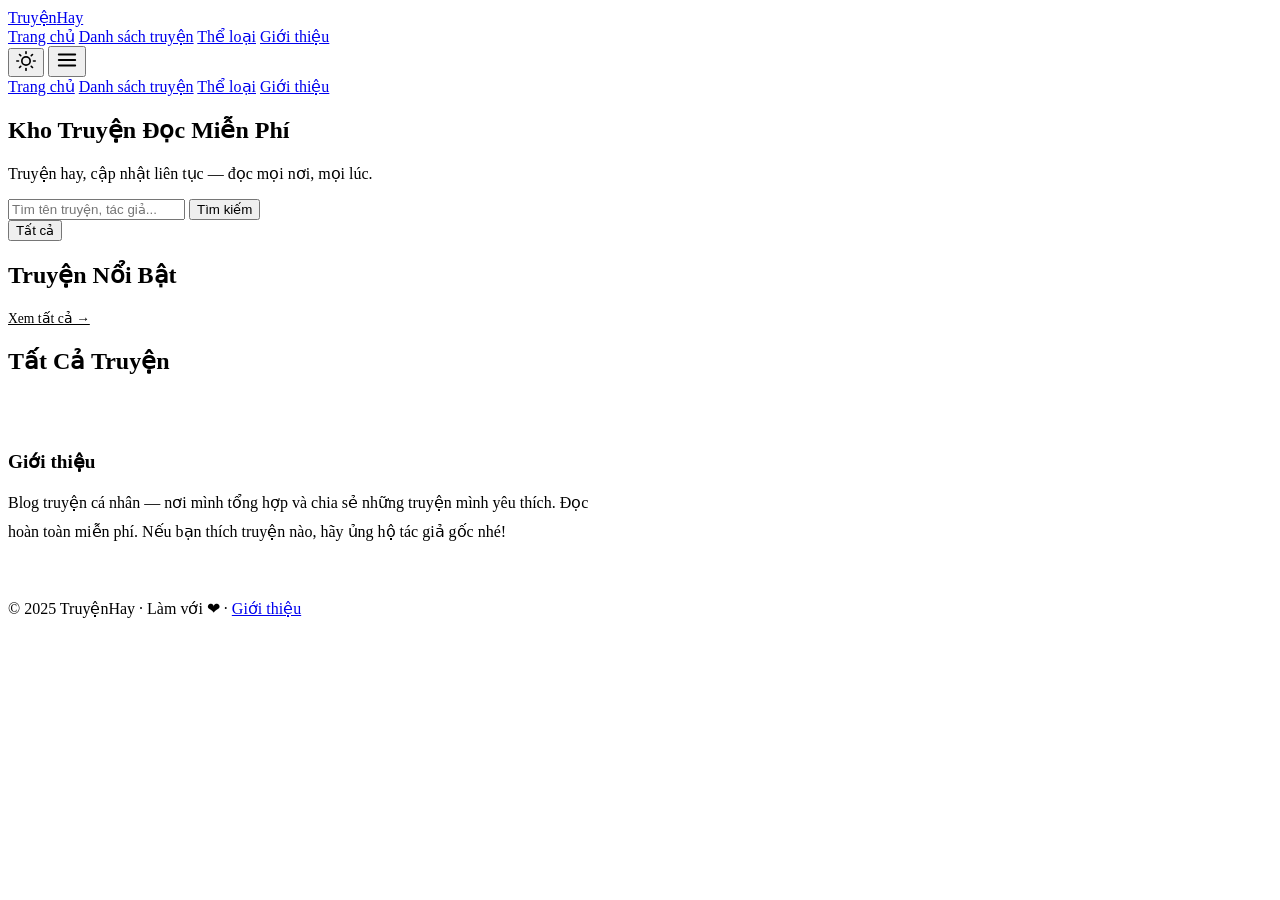
==== index.html @ 74900ea6 "Add files via upload" ====
<!DOCTYPE html>
<html lang="vi">
<head>
  <meta charset="UTF-8" />
  <meta name="viewport" content="width=device-width, initial-scale=1.0" />
  <title>Truyện Hay — Kho Truyện Đọc Miễn Phí</title>
  <meta name="description" content="Blog truyện cá nhân — Tổng hợp truyện hay, cập nhật mới nhất. Đọc truyện kinh dị, ngôn tình, huyền huyễn miễn phí." />

  <!-- Fonts -->
  <link rel="preconnect" href="https://fonts.googleapis.com" />
  <link href="https://fonts.googleapis.com/css2?family=Inter:wght@400;500;600&family=Merriweather:ital,wght@0,400;0,700;1,400&display=swap" rel="stylesheet" />
  <link rel="stylesheet" href="css/style.css" />
</head>
<body>

<!-- ===== HEADER ===== -->
<header>
  <div class="header-inner">
    <a href="index.html" class="logo">Truyện<span>Hay</span></a>

    <nav>
      <a href="index.html" class="active">Trang chủ</a>
      <a href="index.html#stories">Danh sách truyện</a>
      <a href="index.html#genres">Thể loại</a>
      <a href="#about">Giới thiệu</a>
    </nav>

    <div class="header-actions">
      <button class="btn-icon" id="themeToggle" title="Chuyển giao diện tối/sáng" aria-label="Toggle dark mode">
        <!-- icon thay đổi bằng JS -->
        <svg id="iconSun" xmlns="http://www.w3.org/2000/svg" width="20" height="20" viewBox="0 0 24 24"
          fill="none" stroke="currentColor" stroke-width="2" stroke-linecap="round" stroke-linejoin="round">
          <circle cx="12" cy="12" r="5"/>
          <line x1="12" y1="1" x2="12" y2="3"/>
          <line x1="12" y1="21" x2="12" y2="23"/>
          <line x1="4.22" y1="4.22" x2="5.64" y2="5.64"/>
          <line x1="18.36" y1="18.36" x2="19.78" y2="19.78"/>
          <line x1="1" y1="12" x2="3" y2="12"/>
          <line x1="21" y1="12" x2="23" y2="12"/>
          <line x1="4.22" y1="19.78" x2="5.64" y2="18.36"/>
          <line x1="18.36" y1="5.64" x2="19.78" y2="4.22"/>
        </svg>
        <svg id="iconMoon" xmlns="http://www.w3.org/2000/svg" width="20" height="20" viewBox="0 0 24 24"
          fill="none" stroke="currentColor" stroke-width="2" stroke-linecap="round" stroke-linejoin="round"
          style="display:none">
          <path d="M21 12.79A9 9 0 1 1 11.21 3 7 7 0 0 0 21 12.79z"/>
        </svg>
      </button>
      <button class="hamburger" id="hamburger" aria-label="Mở menu">
        <svg xmlns="http://www.w3.org/2000/svg" width="22" height="22" viewBox="0 0 24 24"
          fill="none" stroke="currentColor" stroke-width="2" stroke-linecap="round" stroke-linejoin="round">
          <line x1="3" y1="12" x2="21" y2="12"/>
          <line x1="3" y1="6"  x2="21" y2="6"/>
          <line x1="3" y1="18" x2="21" y2="18"/>
        </svg>
      </button>
    </div>
  </div>

  <!-- Mobile Menu -->
  <div class="mobile-menu" id="mobileMenu">
    <a href="index.html">Trang chủ</a>
    <a href="index.html#stories">Danh sách truyện</a>
    <a href="index.html#genres">Thể loại</a>
    <a href="#about">Giới thiệu</a>
  </div>
</header>

<!-- ===== MAIN ===== -->
<main>
  <div class="container">

    <!-- Hero + Search -->
    <section class="hero">
      <h1>Kho Truyện Đọc Miễn Phí</h1>
      <p>Truyện hay, cập nhật liên tục — đọc mọi nơi, mọi lúc.</p>
      <div class="search-bar">
        <input type="text" id="searchInput" placeholder="Tìm tên truyện, tác giả..." autocomplete="off" />
        <button class="btn" id="searchBtn">Tìm kiếm</button>
      </div>
    </section>

    <!-- Genre Filter -->
    <section id="genres">
      <div class="genre-filter" id="genreFilter">
        <button class="genre-tag active" data-genre="all">Tất cả</button>
        <!-- Các thể loại được render bằng JS -->
      </div>
    </section>

    <!-- Featured Stories -->
    <section id="featured" class="mb-32">
      <div class="section-header">
        <h2>Truyện Nổi Bật</h2>
        <a href="#stories" style="font-size:0.85rem; color:var(--text-muted)">Xem tất cả →</a>
      </div>
      <div class="story-grid" id="featuredGrid">
        <!-- Render bằng JS -->
      </div>
    </section>

    <!-- All Stories -->
    <section id="stories">
      <div class="section-header">
        <h2>Tất Cả Truyện</h2>
        <span id="storyCount" style="font-size:0.85rem; color:var(--text-muted)"></span>
      </div>
      <div class="story-grid" id="allStoriesGrid">
        <!-- Render bằng JS -->
      </div>
    </section>

    <!-- About -->
    <section id="about" style="padding: 40px 0 20px; border-top: 1px solid var(--border);">
      <h2 style="font-family: var(--font-body); font-size:1.2rem; margin-bottom:12px;">Giới thiệu</h2>
      <p style="color:var(--text-muted); max-width:600px; line-height:1.8;">
        Blog truyện cá nhân — nơi mình tổng hợp và chia sẻ những truyện mình yêu thích.
        Đọc hoàn toàn miễn phí. Nếu bạn thích truyện nào, hãy ủng hộ tác giả gốc nhé!
      </p>
    </section>

  </div><!-- /.container -->
</main>

<!-- ===== FOOTER ===== -->
<footer>
  <p>© 2025 TruyệnHay · Làm với ❤ · <a href="#about">Giới thiệu</a></p>
</footer>

<!-- Scripts -->
<script src="js/data.js"></script>
<script src="js/home.js"></script>
</body>
</html>
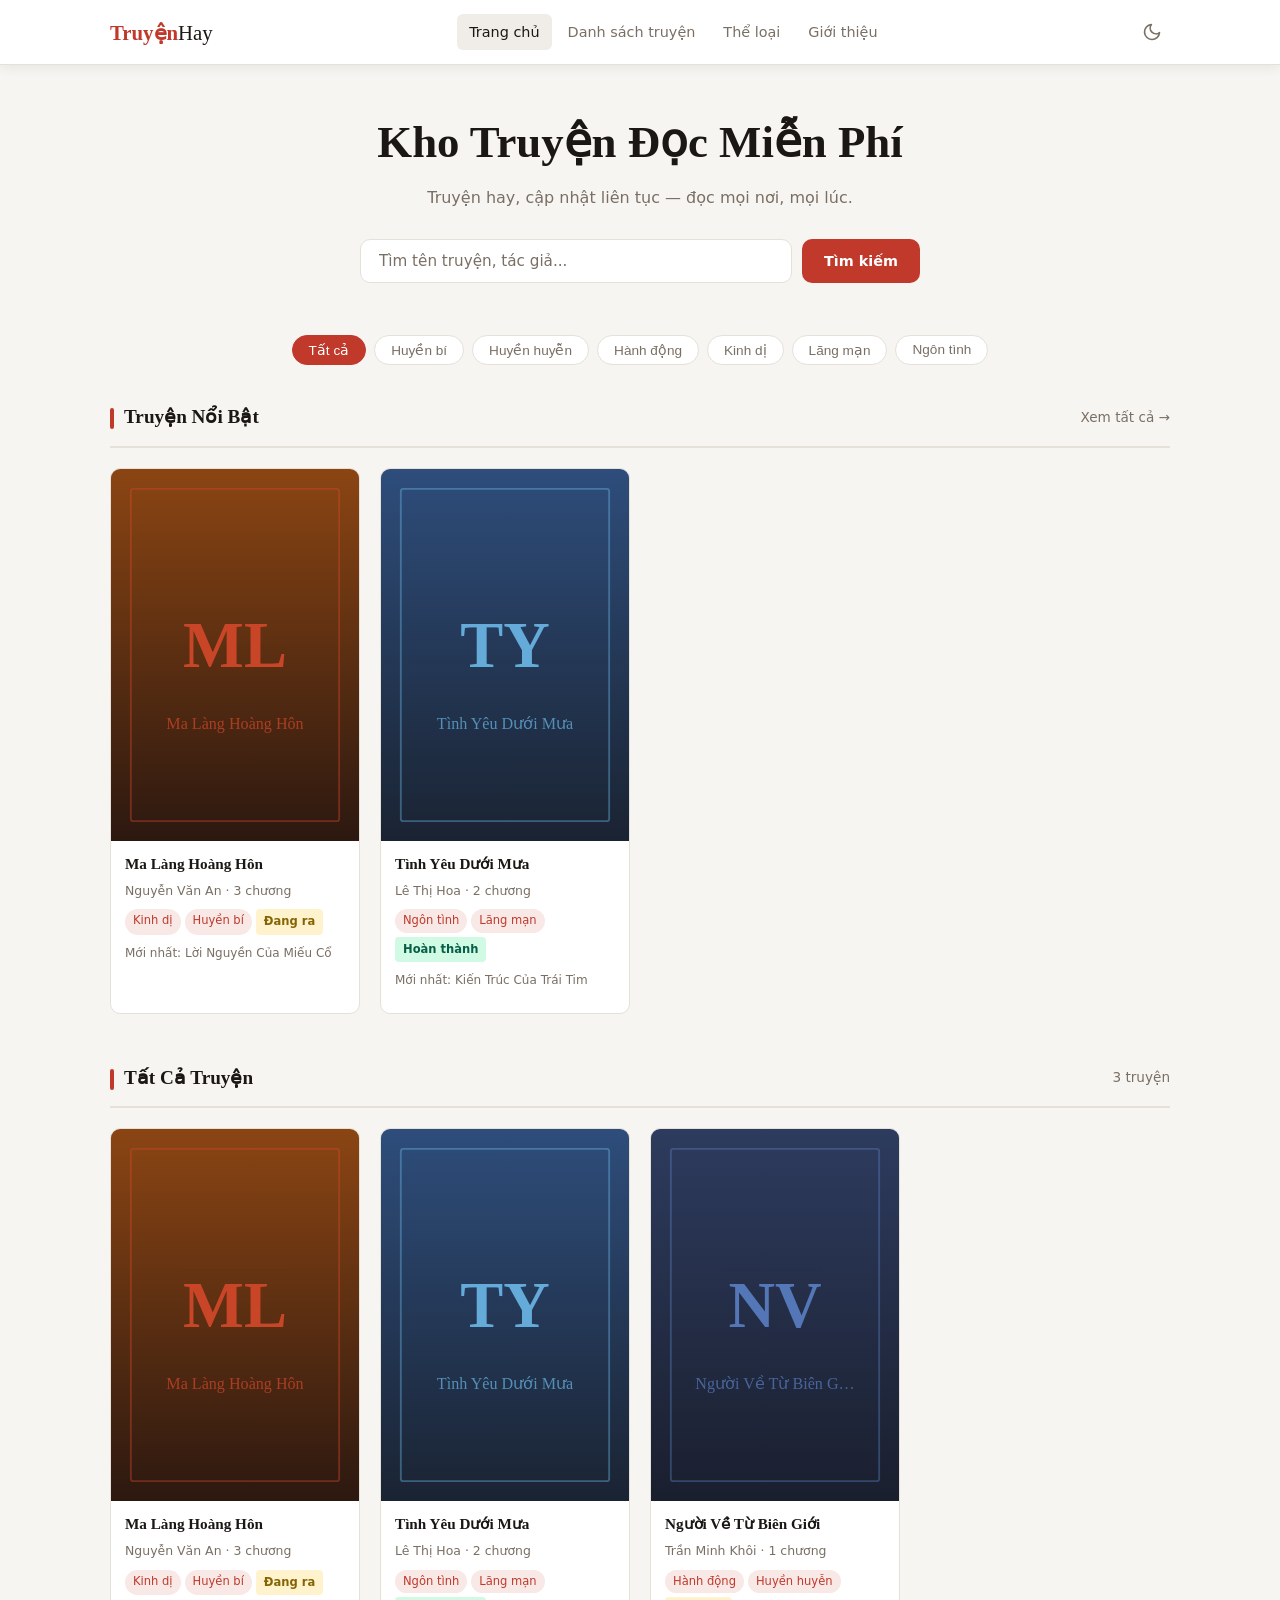
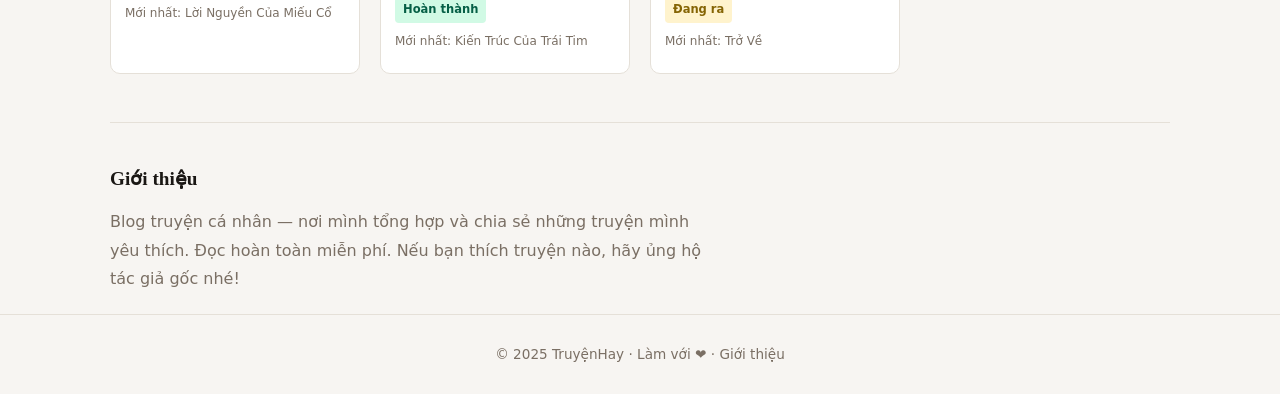
==== commit bb1b3206: "Update index.html" ====
--- a/index.html
+++ b/index.html
@@ -9,7 +9,7 @@
   <!-- Fonts -->
   <link rel="preconnect" href="https://fonts.googleapis.com" />
   <link href="https://fonts.googleapis.com/css2?family=Inter:wght@400;500;600&family=Merriweather:ital,wght@0,400;0,700;1,400&display=swap" rel="stylesheet" />
-  <link rel="stylesheet" href="css/style.css" />
+  <link rel="stylesheet" href="./style.css" />
 </head>
 <body>
 
@@ -128,7 +128,7 @@
 </footer>
 
 <!-- Scripts -->
-<script src="js/data.js"></script>
-<script src="js/home.js"></script>
+<script src="./data.js"></script>
+<script src="./home.js"></script>
 </body>
 </html>
--- a/style.css
+++ b/style.css
@@ -0,0 +1,683 @@
+/* ============================================================
+   BLOG TRUYỆN — style.css
+   Thiết kế: tối giản, dễ đọc, tập trung vào nội dung chữ
+   ============================================================ */
+
+/* ---------- 1. CSS VARIABLES (Light/Dark mode) ---------- */
+:root {
+  --bg:          #F7F5F2;
+  --bg-card:     #FFFFFF;
+  --bg-hover:    #F0EDE8;
+  --border:      #E5E0D8;
+  --text:        #1A1714;
+  --text-muted:  #7A6F64;
+  --accent:      #C0392B;
+  --accent-soft: #F8E8E6;
+  --link:        #C0392B;
+  --shadow:      0 2px 12px rgba(0,0,0,0.07);
+  --shadow-hover:0 6px 24px rgba(0,0,0,0.12);
+  --radius:      10px;
+  --font-body:   'Merriweather', Georgia, serif;
+  --font-ui:     'Inter', system-ui, sans-serif;
+  --transition:  0.2s ease;
+}
+
+[data-theme="dark"] {
+  --bg:          #111010;
+  --bg-card:     #1C1A19;
+  --bg-hover:    #252220;
+  --border:      #2E2B28;
+  --text:        #EDE8E0;
+  --text-muted:  #8A8178;
+  --accent:      #E85D4A;
+  --accent-soft: #2A1A18;
+  --link:        #E85D4A;
+  --shadow:      0 2px 12px rgba(0,0,0,0.3);
+  --shadow-hover:0 6px 24px rgba(0,0,0,0.5);
+}
+
+/* ---------- 2. RESET & BASE ---------- */
+*, *::before, *::after { box-sizing: border-box; margin: 0; padding: 0; }
+
+html { scroll-behavior: smooth; }
+
+body {
+  font-family: var(--font-ui);
+  background: var(--bg);
+  color: var(--text);
+  line-height: 1.7;
+  transition: background var(--transition), color var(--transition);
+  min-height: 100vh;
+}
+
+a { color: var(--link); text-decoration: none; transition: opacity var(--transition); }
+a:hover { opacity: 0.75; }
+
+img { max-width: 100%; display: block; }
+
+/* ---------- 3. LAYOUT ---------- */
+.container {
+  max-width: 1100px;
+  margin: 0 auto;
+  padding: 0 20px;
+}
+
+.container--narrow {
+  max-width: 760px;
+  margin: 0 auto;
+  padding: 0 20px;
+}
+
+/* ---------- 4. HEADER & NAV ---------- */
+header {
+  background: var(--bg-card);
+  border-bottom: 1px solid var(--border);
+  position: sticky;
+  top: 0;
+  z-index: 100;
+  box-shadow: var(--shadow);
+}
+
+.header-inner {
+  display: flex;
+  align-items: center;
+  justify-content: space-between;
+  padding: 14px 20px;
+  max-width: 1100px;
+  margin: 0 auto;
+  gap: 16px;
+}
+
+.logo {
+  font-family: var(--font-body);
+  font-size: 1.3rem;
+  font-weight: 700;
+  color: var(--accent);
+  white-space: nowrap;
+  flex-shrink: 0;
+}
+
+.logo span {
+  color: var(--text);
+  font-weight: 400;
+}
+
+nav {
+  display: flex;
+  gap: 4px;
+  align-items: center;
+}
+
+nav a {
+  color: var(--text-muted);
+  font-size: 0.9rem;
+  padding: 6px 12px;
+  border-radius: 6px;
+  transition: all var(--transition);
+  white-space: nowrap;
+}
+
+nav a:hover, nav a.active {
+  color: var(--text);
+  background: var(--bg-hover);
+  opacity: 1;
+}
+
+.header-actions {
+  display: flex;
+  gap: 8px;
+  align-items: center;
+  flex-shrink: 0;
+}
+
+.btn-icon {
+  background: none;
+  border: none;
+  cursor: pointer;
+  padding: 8px;
+  border-radius: 8px;
+  color: var(--text-muted);
+  display: flex;
+  align-items: center;
+  transition: all var(--transition);
+}
+
+.btn-icon:hover { background: var(--bg-hover); color: var(--text); }
+
+/* Hamburger for mobile */
+.hamburger {
+  display: none;
+  background: none;
+  border: none;
+  cursor: pointer;
+  padding: 6px;
+  color: var(--text);
+}
+
+.mobile-menu {
+  display: none;
+  flex-direction: column;
+  background: var(--bg-card);
+  border-top: 1px solid var(--border);
+  padding: 12px 20px 16px;
+}
+
+.mobile-menu.open { display: flex; }
+.mobile-menu a {
+  color: var(--text-muted);
+  padding: 10px 8px;
+  border-radius: 6px;
+  font-size: 0.95rem;
+  border-bottom: 1px solid var(--border);
+}
+.mobile-menu a:last-child { border-bottom: none; }
+.mobile-menu a:hover { color: var(--text); background: var(--bg-hover); }
+
+/* ---------- 5. HERO / SEARCH SECTION ---------- */
+.hero {
+  padding: 48px 0 32px;
+  text-align: center;
+}
+
+.hero h1 {
+  font-family: var(--font-body);
+  font-size: clamp(1.8rem, 4vw, 2.8rem);
+  font-weight: 700;
+  margin-bottom: 12px;
+  line-height: 1.3;
+}
+
+.hero p {
+  color: var(--text-muted);
+  font-size: 1rem;
+  margin-bottom: 28px;
+}
+
+.search-bar {
+  display: flex;
+  gap: 10px;
+  max-width: 560px;
+  margin: 0 auto;
+}
+
+.search-bar input {
+  flex: 1;
+  padding: 12px 18px;
+  border: 1.5px solid var(--border);
+  border-radius: var(--radius);
+  background: var(--bg-card);
+  color: var(--text);
+  font-family: var(--font-ui);
+  font-size: 0.95rem;
+  outline: none;
+  transition: border-color var(--transition);
+}
+
+.search-bar input:focus { border-color: var(--accent); }
+.search-bar input::placeholder { color: var(--text-muted); }
+
+.btn {
+  padding: 12px 22px;
+  background: var(--accent);
+  color: #fff;
+  border: none;
+  border-radius: var(--radius);
+  cursor: pointer;
+  font-family: var(--font-ui);
+  font-size: 0.9rem;
+  font-weight: 600;
+  transition: all var(--transition);
+  white-space: nowrap;
+}
+
+.btn:hover { opacity: 0.88; transform: translateY(-1px); }
+.btn--ghost {
+  background: none;
+  color: var(--text);
+  border: 1.5px solid var(--border);
+}
+.btn--ghost:hover { background: var(--bg-hover); }
+
+/* ---------- 6. GENRE FILTER ---------- */
+.genre-filter {
+  display: flex;
+  gap: 8px;
+  flex-wrap: wrap;
+  justify-content: center;
+  margin: 20px 0 36px;
+}
+
+.genre-tag {
+  padding: 6px 16px;
+  border-radius: 999px;
+  border: 1.5px solid var(--border);
+  background: var(--bg-card);
+  color: var(--text-muted);
+  font-size: 0.85rem;
+  cursor: pointer;
+  transition: all var(--transition);
+}
+
+.genre-tag:hover, .genre-tag.active {
+  background: var(--accent);
+  border-color: var(--accent);
+  color: #fff;
+}
+
+/* ---------- 7. SECTION HEADERS ---------- */
+.section-header {
+  display: flex;
+  align-items: center;
+  justify-content: space-between;
+  margin-bottom: 20px;
+  padding-bottom: 12px;
+  border-bottom: 2px solid var(--border);
+}
+
+.section-header h2 {
+  font-family: var(--font-body);
+  font-size: 1.2rem;
+  font-weight: 700;
+}
+
+.section-header h2::before {
+  content: '';
+  display: inline-block;
+  width: 4px;
+  height: 1.1em;
+  background: var(--accent);
+  border-radius: 2px;
+  margin-right: 10px;
+  vertical-align: middle;
+}
+
+/* ---------- 8. STORY CARDS GRID ---------- */
+.story-grid {
+  display: grid;
+  grid-template-columns: repeat(auto-fill, minmax(200px, 1fr));
+  gap: 20px;
+  margin-bottom: 48px;
+}
+
+.story-card {
+  background: var(--bg-card);
+  border-radius: var(--radius);
+  overflow: hidden;
+  border: 1px solid var(--border);
+  transition: all var(--transition);
+  cursor: pointer;
+}
+
+.story-card:hover {
+  transform: translateY(-4px);
+  box-shadow: var(--shadow-hover);
+  border-color: var(--accent);
+}
+
+.story-card__cover {
+  width: 100%;
+  aspect-ratio: 2/3;
+  object-fit: cover;
+  background: var(--bg-hover);
+  display: flex;
+  align-items: center;
+  justify-content: center;
+}
+
+.story-card__cover svg { width: 100%; height: 100%; }
+
+.story-card__body {
+  padding: 12px 14px 14px;
+}
+
+.story-card__title {
+  font-family: var(--font-body);
+  font-size: 0.95rem;
+  font-weight: 700;
+  line-height: 1.4;
+  margin-bottom: 6px;
+  display: -webkit-box;
+  -webkit-line-clamp: 2;
+  -webkit-box-orient: vertical;
+  overflow: hidden;
+  color: var(--text);
+}
+
+.story-card__meta {
+  font-size: 0.78rem;
+  color: var(--text-muted);
+  margin-bottom: 8px;
+}
+
+.story-card__tags {
+  display: flex;
+  gap: 4px;
+  flex-wrap: wrap;
+}
+
+.tag {
+  font-size: 0.72rem;
+  padding: 2px 8px;
+  border-radius: 999px;
+  background: var(--accent-soft);
+  color: var(--accent);
+  font-weight: 500;
+}
+
+.badge {
+  font-size: 0.72rem;
+  padding: 3px 8px;
+  border-radius: 4px;
+  font-weight: 600;
+}
+
+.badge--ongoing { background: #FFF3CD; color: #856404; }
+.badge--complete { background: #D1FAE5; color: #065F46; }
+
+[data-theme="dark"] .badge--ongoing { background: #332B0A; color: #FFC107; }
+[data-theme="dark"] .badge--complete { background: #0A2E20; color: #34D399; }
+
+/* ---------- 9. STORY DETAIL PAGE ---------- */
+.story-detail {
+  padding: 36px 0 60px;
+}
+
+.story-detail__top {
+  display: flex;
+  gap: 32px;
+  margin-bottom: 40px;
+  align-items: flex-start;
+}
+
+.story-detail__cover {
+  width: 200px;
+  min-width: 200px;
+  aspect-ratio: 2/3;
+  border-radius: var(--radius);
+  overflow: hidden;
+  box-shadow: var(--shadow-hover);
+  border: 1px solid var(--border);
+}
+
+.story-detail__info h1 {
+  font-family: var(--font-body);
+  font-size: 1.8rem;
+  font-weight: 700;
+  line-height: 1.3;
+  margin-bottom: 12px;
+}
+
+.story-detail__meta {
+  display: flex;
+  flex-direction: column;
+  gap: 8px;
+  margin-bottom: 16px;
+}
+
+.meta-row {
+  display: flex;
+  gap: 8px;
+  font-size: 0.88rem;
+  align-items: center;
+}
+
+.meta-row .label {
+  color: var(--text-muted);
+  min-width: 80px;
+}
+
+.story-detail__summary {
+  font-family: var(--font-body);
+  line-height: 1.8;
+  color: var(--text-muted);
+  font-size: 0.95rem;
+  padding: 16px;
+  background: var(--bg-hover);
+  border-left: 3px solid var(--accent);
+  border-radius: 0 8px 8px 0;
+  margin-top: 16px;
+}
+
+.chapter-list {
+  margin-top: 32px;
+}
+
+.chapter-item {
+  display: flex;
+  justify-content: space-between;
+  align-items: center;
+  padding: 14px 16px;
+  border-radius: 8px;
+  transition: background var(--transition);
+  border-bottom: 1px solid var(--border);
+  cursor: pointer;
+}
+
+.chapter-item:hover { background: var(--bg-hover); }
+.chapter-item:last-child { border-bottom: none; }
+
+.chapter-item__title {
+  font-size: 0.95rem;
+  color: var(--text);
+  font-weight: 500;
+}
+
+.chapter-item__date {
+  font-size: 0.8rem;
+  color: var(--text-muted);
+  white-space: nowrap;
+  margin-left: 16px;
+}
+
+/* ---------- 10. CHAPTER READING PAGE ---------- */
+.chapter-reader {
+  padding: 32px 0 60px;
+}
+
+.reader-toolbar {
+  background: var(--bg-card);
+  border: 1px solid var(--border);
+  border-radius: var(--radius);
+  padding: 14px 20px;
+  margin-bottom: 32px;
+  display: flex;
+  justify-content: space-between;
+  align-items: center;
+  gap: 12px;
+  flex-wrap: wrap;
+}
+
+.reader-toolbar select {
+  background: var(--bg);
+  border: 1.5px solid var(--border);
+  color: var(--text);
+  padding: 8px 12px;
+  border-radius: 8px;
+  font-family: var(--font-ui);
+  font-size: 0.85rem;
+  cursor: pointer;
+  flex: 1;
+  max-width: 320px;
+  outline: none;
+}
+
+.nav-btns {
+  display: flex;
+  gap: 8px;
+}
+
+.reader-settings {
+  display: flex;
+  gap: 8px;
+  align-items: center;
+  flex-wrap: wrap;
+  margin-bottom: 24px;
+}
+
+.reader-settings label {
+  font-size: 0.85rem;
+  color: var(--text-muted);
+  margin-right: 4px;
+}
+
+.font-btn {
+  padding: 5px 12px;
+  border: 1.5px solid var(--border);
+  background: var(--bg-card);
+  color: var(--text);
+  border-radius: 6px;
+  cursor: pointer;
+  font-family: var(--font-ui);
+  font-size: 0.85rem;
+  transition: all var(--transition);
+}
+
+.font-btn:hover, .font-btn.active {
+  background: var(--accent);
+  border-color: var(--accent);
+  color: #fff;
+}
+
+/* Reading area */
+.reading-area {
+  font-family: var(--font-body);
+  font-size: var(--reader-font-size, 1.05rem);
+  line-height: 1.9;
+  color: var(--text);
+  max-width: 680px;
+  margin: 0 auto;
+  transition: font-size var(--transition);
+}
+
+.reading-area h2 {
+  font-size: 1.4rem;
+  font-weight: 700;
+  margin-bottom: 24px;
+  padding-bottom: 16px;
+  border-bottom: 1px solid var(--border);
+  line-height: 1.4;
+}
+
+.reading-area p {
+  margin-bottom: 1.5em;
+  text-align: justify;
+  hyphens: auto;
+}
+
+.reading-area em { font-style: italic; }
+.reading-area strong { font-weight: 700; }
+
+.chapter-nav-bottom {
+  display: flex;
+  justify-content: space-between;
+  gap: 12px;
+  margin-top: 48px;
+  padding-top: 24px;
+  border-top: 1px solid var(--border);
+}
+
+/* ---------- 11. EMPTY STATE ---------- */
+.empty-state {
+  text-align: center;
+  padding: 60px 20px;
+  color: var(--text-muted);
+}
+
+.empty-state svg { margin: 0 auto 16px; opacity: 0.4; }
+.empty-state p { font-size: 0.95rem; }
+
+/* ---------- 12. BREADCRUMB ---------- */
+.breadcrumb {
+  font-size: 0.82rem;
+  color: var(--text-muted);
+  margin-bottom: 24px;
+  display: flex;
+  gap: 6px;
+  align-items: center;
+  flex-wrap: wrap;
+}
+
+.breadcrumb a { color: var(--text-muted); }
+.breadcrumb a:hover { color: var(--accent); opacity: 1; }
+.breadcrumb .sep { opacity: 0.4; }
+
+/* ---------- 13. FOOTER ---------- */
+footer {
+  border-top: 1px solid var(--border);
+  text-align: center;
+  padding: 28px 20px;
+  color: var(--text-muted);
+  font-size: 0.85rem;
+}
+
+footer a { color: var(--text-muted); }
+footer a:hover { color: var(--accent); opacity: 1; }
+
+/* ---------- 14. UTILITIES ---------- */
+.sr-only {
+  position: absolute;
+  width: 1px; height: 1px;
+  padding: 0; margin: -1px;
+  overflow: hidden;
+  clip: rect(0,0,0,0);
+  border: 0;
+}
+
+.text-muted { color: var(--text-muted); }
+.mt-8 { margin-top: 8px; }
+.mt-16 { margin-top: 16px; }
+.mt-32 { margin-top: 32px; }
+.mb-32 { margin-bottom: 32px; }
+
+/* ---------- 15. RESPONSIVE ---------- */
+@media (max-width: 768px) {
+  nav { display: none; }
+  .hamburger { display: flex; }
+
+  .story-grid {
+    grid-template-columns: repeat(2, 1fr);
+    gap: 14px;
+  }
+
+  .story-detail__top {
+    flex-direction: column;
+    align-items: center;
+    text-align: center;
+  }
+
+  .story-detail__cover { width: 160px; min-width: 160px; }
+
+  .story-detail__meta { align-items: center; }
+
+  .meta-row { justify-content: center; }
+
+  .reader-toolbar { gap: 8px; }
+
+  .chapter-nav-bottom {
+    flex-direction: column;
+  }
+
+  .chapter-nav-bottom .btn {
+    width: 100%;
+    text-align: center;
+  }
+}
+
+@media (max-width: 480px) {
+  .story-grid {
+    grid-template-columns: repeat(2, 1fr);
+    gap: 10px;
+  }
+
+  .hero { padding: 32px 0 20px; }
+
+  .search-bar { flex-direction: column; }
+  .search-bar input, .search-bar .btn { width: 100%; }
+
+  .reader-toolbar {
+    flex-direction: column;
+    align-items: stretch;
+  }
+
+  .reader-toolbar select { max-width: 100%; }
+}
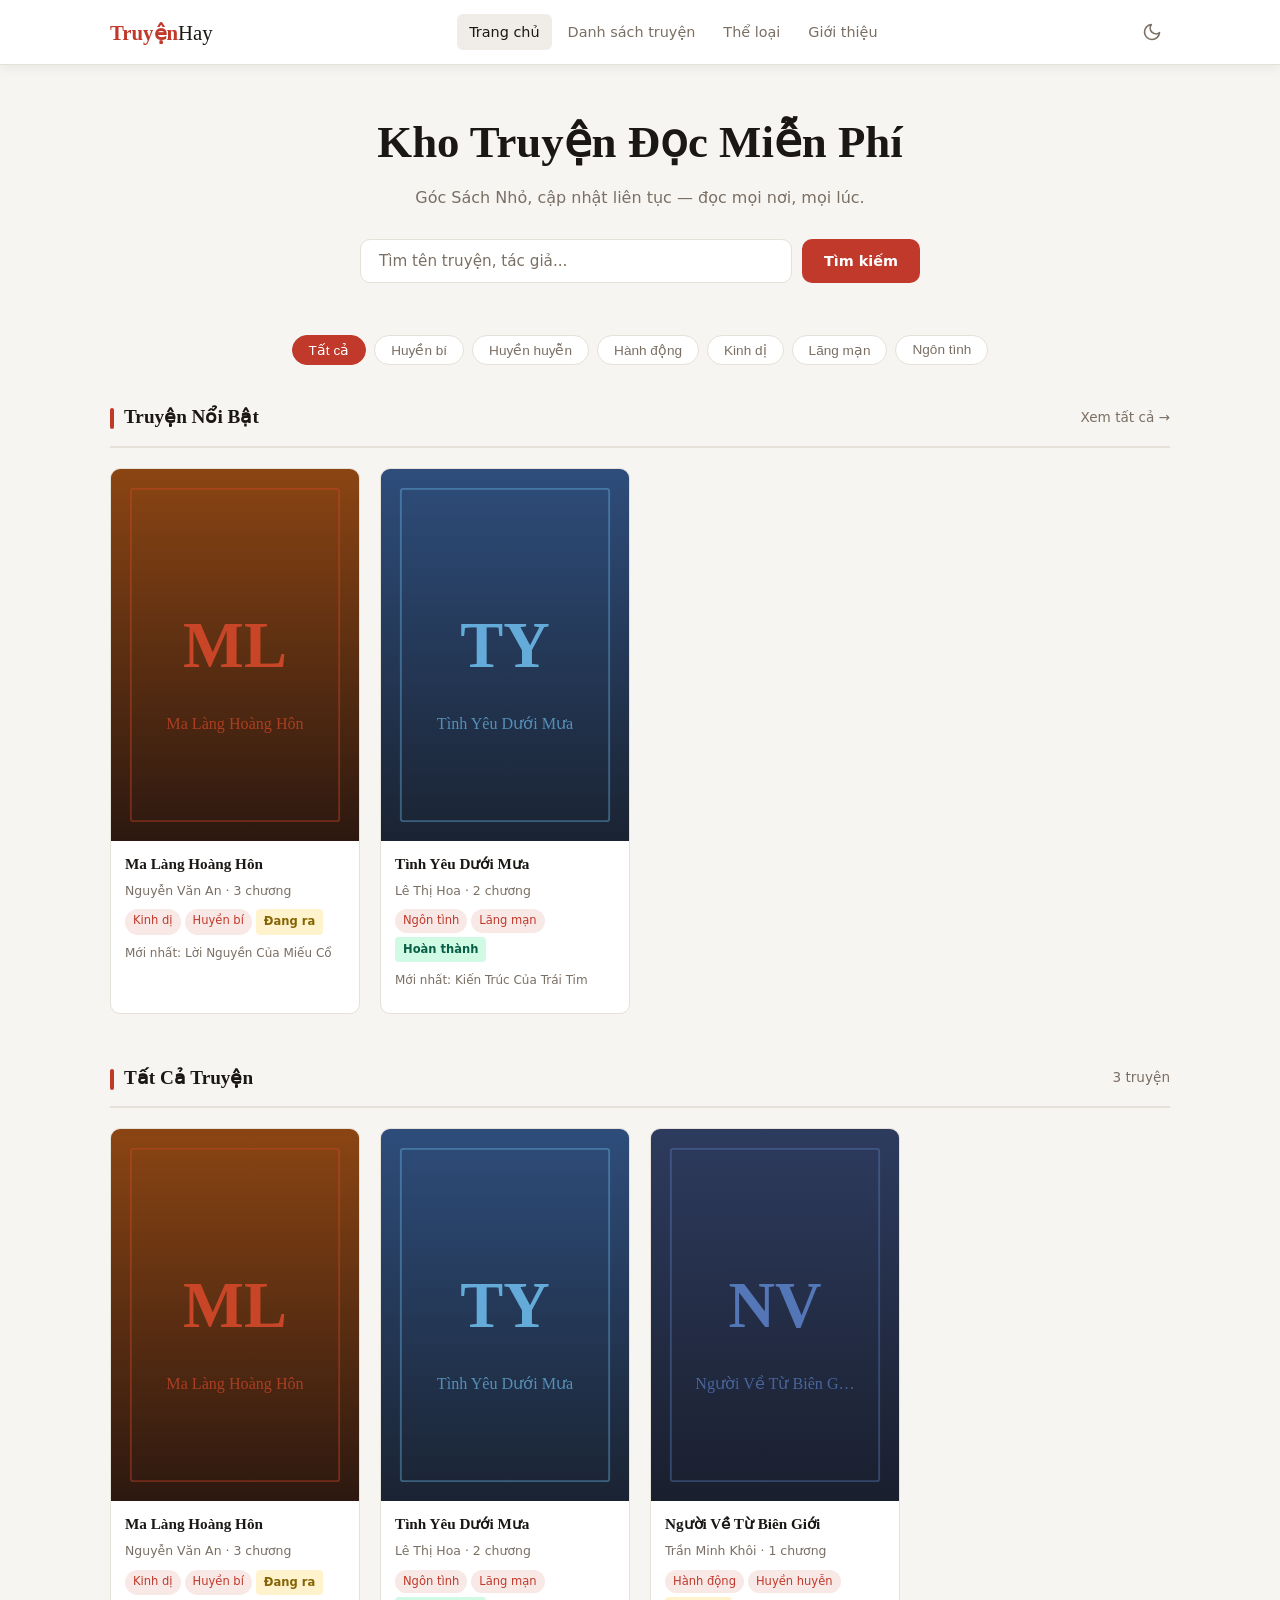
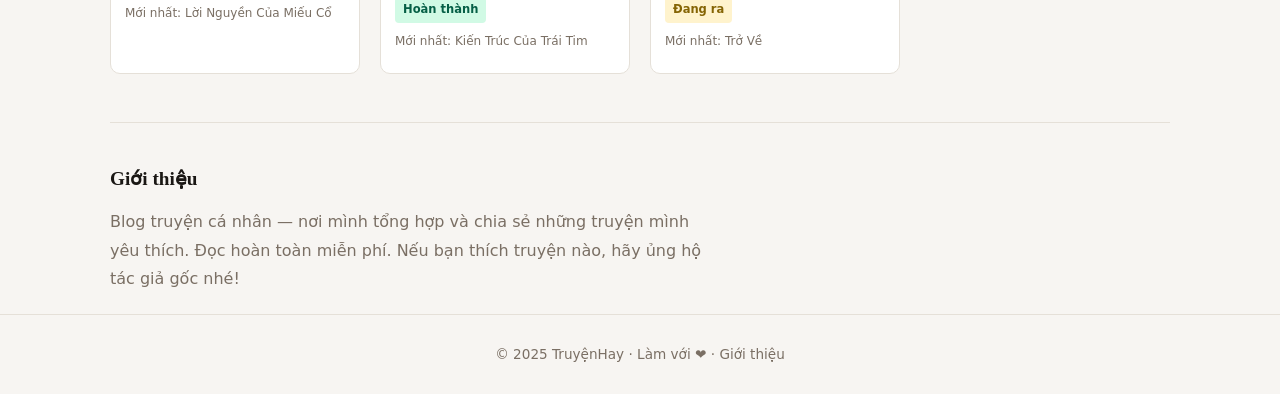
==== commit a7ecf557: "Update index.html" ====
--- a/index.html
+++ b/index.html
@@ -3,7 +3,7 @@
 <head>
   <meta charset="UTF-8" />
   <meta name="viewport" content="width=device-width, initial-scale=1.0" />
-  <title>Truyện Hay — Kho Truyện Đọc Miễn Phí</title>
+  <title>Góc Sách Nhỏ — Kho Truyện Đọc Miễn Phí</title>
   <meta name="description" content="Blog truyện cá nhân — Tổng hợp truyện hay, cập nhật mới nhất. Đọc truyện kinh dị, ngôn tình, huyền huyễn miễn phí." />
 
   <!-- Fonts -->
@@ -73,7 +73,7 @@
     <!-- Hero + Search -->
     <section class="hero">
       <h1>Kho Truyện Đọc Miễn Phí</h1>
-      <p>Truyện hay, cập nhật liên tục — đọc mọi nơi, mọi lúc.</p>
+      <p>Góc Sách Nhỏ, cập nhật liên tục — đọc mọi nơi, mọi lúc.</p>
       <div class="search-bar">
         <input type="text" id="searchInput" placeholder="Tìm tên truyện, tác giả..." autocomplete="off" />
         <button class="btn" id="searchBtn">Tìm kiếm</button>
